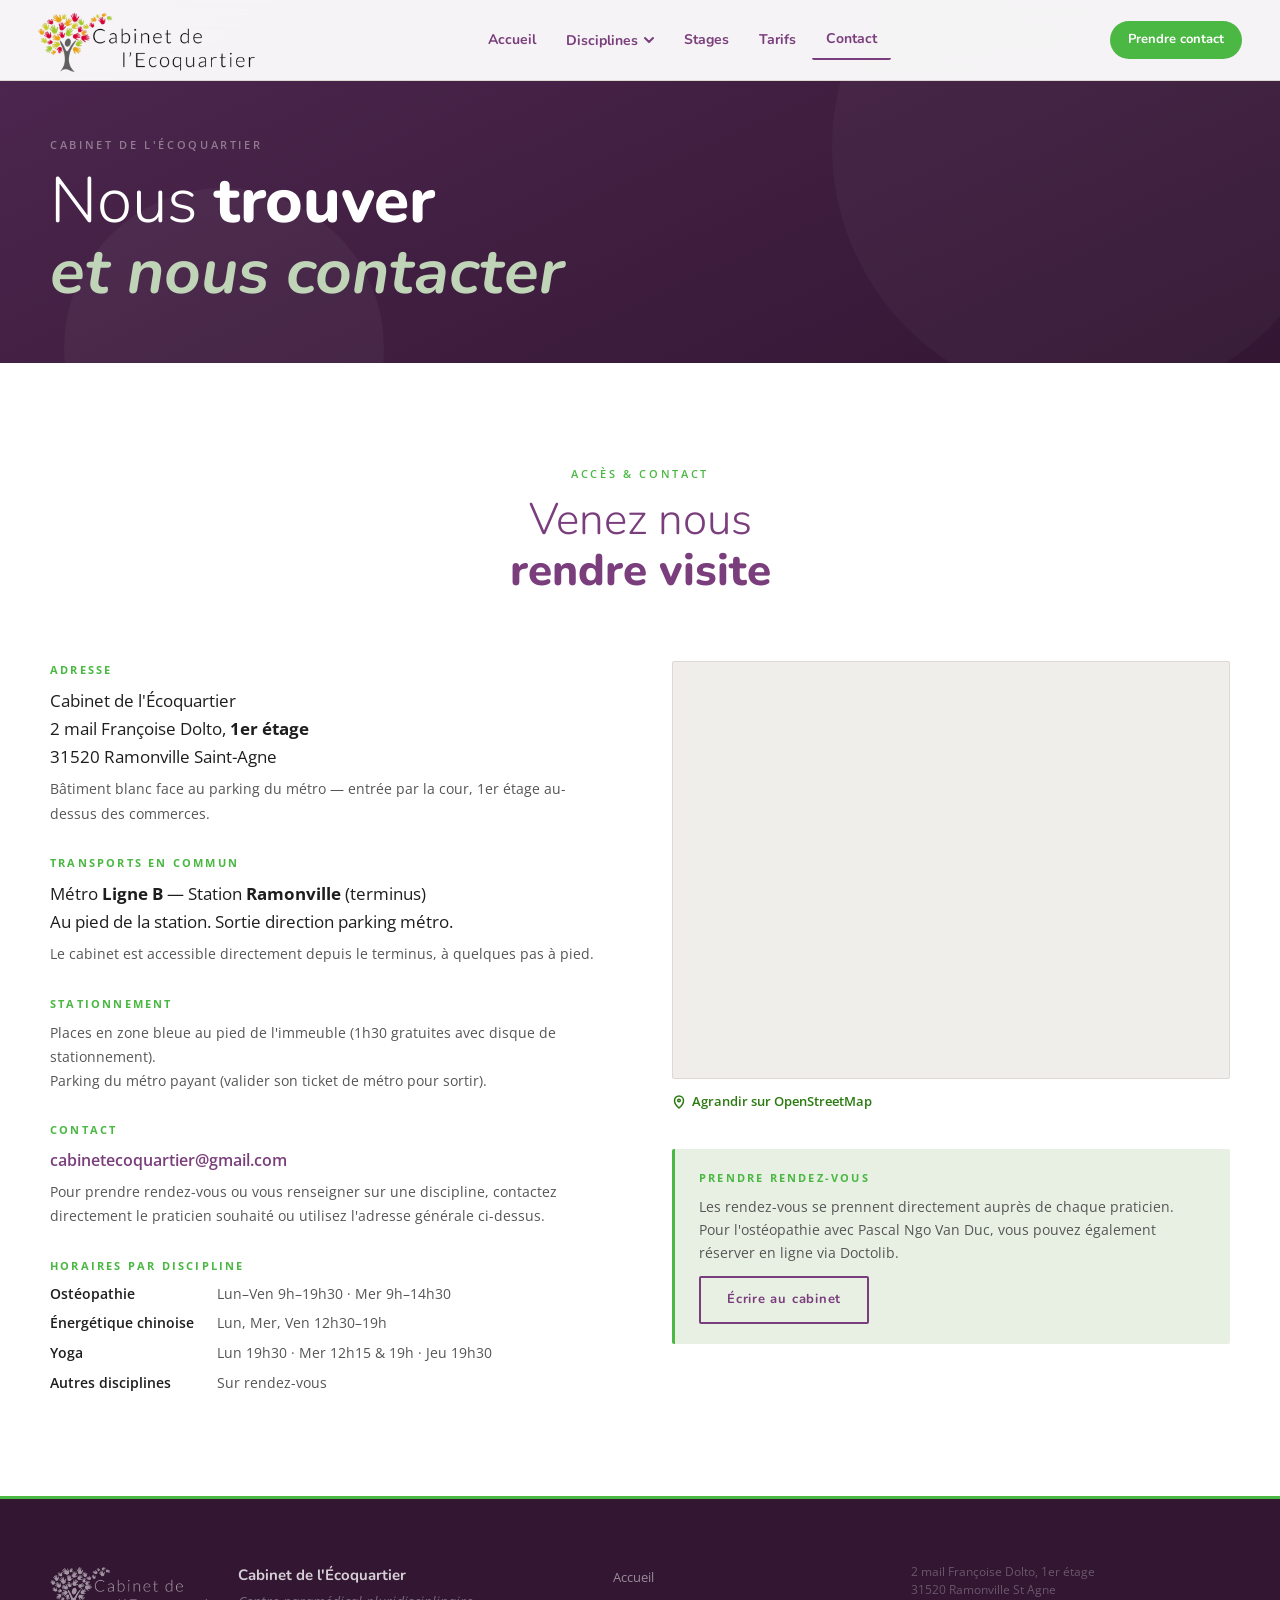
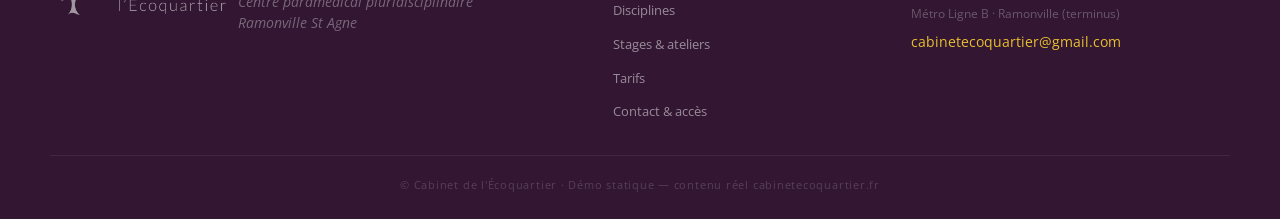
==== contact.html @ e550345e "Démo refonte site Cabinet de l'Ecoquartier Co-Authored-By: Claude Sonnet 5.5 <noreply@anthropic.com>" ====
<!DOCTYPE html>
<html lang="fr">
<head>
  <meta charset="UTF-8">
  <meta name="viewport" content="width=device-width, initial-scale=1.0">
  <title>Contact &amp; accès — Cabinet de l'Écoquartier</title>
  <meta name="description" content="2 mail Françoise Dolto, 1er étage, 31520 Ramonville St Agne. Au pied du terminus Métro Ligne B. cabinetecoquartier@gmail.com">
  <link rel="icon" type="image/svg+xml" href="images/favicon.svg">
  <link rel="preconnect" href="https://fonts.googleapis.com">
  <link rel="preconnect" href="https://fonts.gstatic.com" crossorigin>
  <link href="https://fonts.googleapis.com/css2?family=Nunito:ital,wght@0,300;0,400;0,600;0,700;0,800;1,300;1,700&family=Open+Sans:wght@400;500;600&display=swap" rel="stylesheet">
  <link rel="stylesheet" href="style.css">
</head>
<body data-page="contact">

  <!-- HEADER -->
  <header class="site-header" role="banner">
    <div class="header-inner">
      <a href="index.html" class="header-logo" aria-label="Cabinet de l'Écoquartier — accueil">
        <img src="images/logo.webp" alt="Cabinet de l'Écoquartier" class="logo-img" onerror="this.style.display='none';this.nextElementSibling.style.display='block'">
        <span class="logo-fallback" style="display:none">Cabinet de l'Écoquartier</span>
      </a>
      <nav class="header-nav" aria-label="Navigation principale">
        <ul class="nav-list" role="list">
          <li><a href="index.html" class="nav-link" data-nav="index">Accueil</a></li>
          <li class="nav-item-dropdown">
            <button class="nav-link nav-dropdown-btn" aria-haspopup="true" aria-expanded="false" data-nav="disciplines">
              Disciplines
              <svg class="dropdown-chevron" width="12" height="12" viewBox="0 0 12 12" fill="none" aria-hidden="true">
                <path d="M2 4l4 4 4-4" stroke="currentColor" stroke-width="2" stroke-linecap="round" stroke-linejoin="round"/>
              </svg>
            </button>
            <div class="nav-dropdown" role="menu" aria-label="Disciplines">
              <div class="nav-dropdown-header">Nos disciplines</div>
              <a href="disciplines.html"                  class="nav-dropdown-link nav-dropdown-link--first" role="menuitem">Toutes les disciplines</a>
              <a href="disciplines.html#osteopathie"      class="nav-dropdown-link" role="menuitem">Ostéopathie</a>
              <a href="disciplines.html#energetique"      class="nav-dropdown-link" role="menuitem">Énergétique chinoise</a>
              <a href="disciplines.html#mbsr"             class="nav-dropdown-link" role="menuitem">MBSR — Pleine conscience</a>
              <a href="disciplines.html#sophrologie"      class="nav-dropdown-link" role="menuitem">Sophrologie</a>
              <a href="disciplines.html#yoga"             class="nav-dropdown-link" role="menuitem">Yoga</a>
              <a href="disciplines.html#somatotherapie"   class="nav-dropdown-link" role="menuitem">Somatothérapie</a>
              <a href="disciplines.html#kinesiologie"     class="nav-dropdown-link" role="menuitem">Kinésiologie</a>
            </div>
          </li>
          <li><a href="stages.html"  class="nav-link" data-nav="stages">Stages</a></li>
          <li><a href="tarifs.html"  class="nav-link" data-nav="tarifs">Tarifs</a></li>
          <li><a href="contact.html" class="nav-link" data-nav="contact">Contact</a></li>
        </ul>
      </nav>
      <div class="nav-cta"><a href="contact.html" class="btn-nav-cta">Prendre contact</a></div>
      <button class="burger" aria-label="Ouvrir le menu" aria-expanded="false" aria-controls="overlay-menu">
        <span class="burger-bar"></span><span class="burger-bar"></span><span class="burger-bar"></span>
      </button>
    </div>
  </header>

  <!-- OVERLAY MOBILE -->
  <div class="overlay-menu" id="overlay-menu" role="dialog" aria-modal="true" aria-label="Menu principal">
    <nav class="overlay-nav" aria-label="Menu mobile">
      <ul class="overlay-list" role="list">
        <li class="overlay-item"><a href="index.html" class="overlay-link" data-nav="index">Accueil</a></li>
        <li class="overlay-item">
          <button class="overlay-link overlay-submenu-btn" aria-expanded="false" aria-controls="overlay-sub-disciplines">
            Disciplines
            <svg class="overlay-chevron" width="20" height="20" viewBox="0 0 20 20" fill="none" aria-hidden="true">
              <path d="M5 8l5 5 5-5" stroke="currentColor" stroke-width="2" stroke-linecap="round" stroke-linejoin="round"/>
            </svg>
          </button>
          <ul class="overlay-sub" id="overlay-sub-disciplines" hidden>
            <li><a href="disciplines.html"                class="overlay-sub-link">Toutes les disciplines</a></li>
            <li><a href="disciplines.html#osteopathie"    class="overlay-sub-link">Ostéopathie</a></li>
            <li><a href="disciplines.html#energetique"    class="overlay-sub-link">Énergétique chinoise</a></li>
            <li><a href="disciplines.html#mbsr"           class="overlay-sub-link">MBSR — Pleine conscience</a></li>
            <li><a href="disciplines.html#sophrologie"    class="overlay-sub-link">Sophrologie</a></li>
            <li><a href="disciplines.html#yoga"           class="overlay-sub-link">Yoga</a></li>
            <li><a href="disciplines.html#somatotherapie" class="overlay-sub-link">Somatothérapie</a></li>
            <li><a href="disciplines.html#kinesiologie"   class="overlay-sub-link">Kinésiologie</a></li>
          </ul>
        </li>
        <li class="overlay-item"><a href="stages.html"  class="overlay-link" data-nav="stages">Stages</a></li>
        <li class="overlay-item"><a href="tarifs.html"  class="overlay-link" data-nav="tarifs">Tarifs</a></li>
        <li class="overlay-item"><a href="contact.html" class="overlay-link" data-nav="contact">Contact</a></li>
      </ul>
    </nav>
    <footer class="overlay-footer">
      <a href="mailto:cabinetecoquartier@gmail.com" class="overlay-email">cabinetecoquartier@gmail.com</a>
      <span class="overlay-address">2 mail Françoise Dolto (1er étage) · Ramonville St Agne · Métro Ligne B</span>
    </footer>
  </div>

  <!-- PAGE HERO -->
  <section class="page-hero" aria-label="Contact et accès">
    <div class="container page-hero-inner">
      <span class="page-hero-label">Cabinet de l'Écoquartier</span>
      <h1 class="page-hero-title">Nous <strong>trouver</strong><br><em>et nous contacter</em></h1>
    </div>
  </section>

  <!-- CONTACT -->
  <section class="contact-section" aria-labelledby="contact-heading">
    <div class="container">
      <header class="section-header reveal">
        <span class="section-label">Accès &amp; contact</span>
        <h2 class="section-title" id="contact-heading">
          Venez nous<br><strong>rendre visite</strong>
        </h2>
      </header>

      <div class="contact-grid">

        <div class="contact-info">

          <div class="reveal">
            <span class="contact-block-title">Adresse</span>
            <address class="contact-address">
              Cabinet de l'Écoquartier<br>
              2 mail Françoise Dolto, <strong>1er étage</strong><br>
              31520 Ramonville Saint-Agne
            </address>
            <p class="contact-detail">Bâtiment blanc face au parking du métro — entrée par la cour, 1er étage au-dessus des commerces.</p>
          </div>

          <div class="reveal">
            <span class="contact-block-title">Transports en commun</span>
            <p class="contact-address">
              Métro <strong>Ligne B</strong> — Station <strong>Ramonville</strong> (terminus)<br>
              Au pied de la station. Sortie direction parking métro.
            </p>
            <p class="contact-detail">Le cabinet est accessible directement depuis le terminus, à quelques pas à pied.</p>
          </div>

          <div class="reveal">
            <span class="contact-block-title">Stationnement</span>
            <p class="contact-detail">
              Places en zone bleue au pied de l'immeuble (1h30 gratuites avec disque de stationnement).<br>
              Parking du métro payant (valider son ticket de métro pour sortir).
            </p>
          </div>

          <div class="reveal">
            <span class="contact-block-title">Contact</span>
            <a href="mailto:cabinetecoquartier@gmail.com" class="contact-link">cabinetecoquartier@gmail.com</a>
            <p class="contact-detail">Pour prendre rendez-vous ou vous renseigner sur une discipline, contactez directement le praticien souhaité ou utilisez l'adresse générale ci-dessus.</p>
          </div>

          <div class="reveal">
            <span class="contact-block-title">Horaires par discipline</span>
            <dl class="hours-list">
              <div class="hours-row">
                <dt>Ostéopathie</dt>
                <dd>Lun–Ven 9h–19h30 · Mer 9h–14h30</dd>
              </div>
              <div class="hours-row">
                <dt>Énergétique chinoise</dt>
                <dd>Lun, Mer, Ven 12h30–19h</dd>
              </div>
              <div class="hours-row">
                <dt>Yoga</dt>
                <dd>Lun 19h30 · Mer 12h15 &amp; 19h · Jeu 19h30</dd>
              </div>
              <div class="hours-row">
                <dt>Autres disciplines</dt>
                <dd>Sur rendez-vous</dd>
              </div>
            </dl>
          </div>

        </div>

        <div class="contact-map reveal">
          <div class="map-embed">
            <iframe
              src="https://www.openstreetmap.org/export/embed.html?bbox=1.4670%2C43.5505%2C1.4710%2C43.5530&layer=mapnik&marker=43.5518%2C1.4690"
              title="Cabinet de l'Écoquartier — 2 mail Françoise Dolto, Ramonville St Agne"
              loading="lazy"
              allowfullscreen
            ></iframe>
          </div>
          <a
            href="https://www.openstreetmap.org/?mlat=43.5518&mlon=1.4690#map=18/43.5518/1.4690"
            class="map-link"
            target="_blank"
            rel="noopener noreferrer"
          >
            <svg width="14" height="14" viewBox="0 0 14 14" fill="none" aria-hidden="true">
              <path d="M7 1a4.5 4.5 0 0 1 4.5 4.5C11.5 9.25 7 13 7 13S2.5 9.25 2.5 5.5A4.5 4.5 0 0 1 7 1Z" stroke="currentColor" stroke-width="1.5"/>
              <circle cx="7" cy="5.5" r="1.25" stroke="currentColor" stroke-width="1.5"/>
            </svg>
            Agrandir sur OpenStreetMap
          </a>

          <div style="margin-top:1.5rem;padding:1.25rem 1.5rem;background:var(--sage-bg);border-left:3px solid var(--green);border-radius:var(--radius)" class="reveal">
            <span class="contact-block-title" style="margin-bottom:.5rem">Prendre rendez-vous</span>
            <p style="font-size:.875rem;color:var(--txt-mid);line-height:1.65;margin-bottom:.75rem">
              Les rendez-vous se prennent directement auprès de chaque praticien. Pour l'ostéopathie avec Pascal Ngo Van Duc, vous pouvez également réserver en ligne via Doctolib.
            </p>
            <a href="mailto:cabinetecoquartier@gmail.com" class="btn-outline" style="font-size:13px">
              Écrire au cabinet
            </a>
          </div>
        </div>

      </div>
    </div>
  </section>

  <!-- FOOTER -->
  <footer class="site-footer" role="contentinfo">
    <div class="container">
      <div class="footer-inner">
        <div class="footer-brand">
          <div><img src="images/logo.webp" alt="" class="footer-logo" aria-hidden="true" loading="lazy"></div>
          <div>
            <p class="footer-site-name">Cabinet de l'Écoquartier</p>
            <p class="footer-tagline">Centre paramédical pluridisciplinaire<br>Ramonville St Agne</p>
          </div>
        </div>
        <nav class="footer-nav" aria-label="Navigation secondaire">
          <ul>
            <li><a href="index.html">Accueil</a></li>
            <li><a href="disciplines.html">Disciplines</a></li>
            <li><a href="stages.html">Stages &amp; ateliers</a></li>
            <li><a href="tarifs.html">Tarifs</a></li>
            <li><a href="contact.html">Contact &amp; accès</a></li>
          </ul>
        </nav>
        <address class="footer-contact">
          <p>2 mail Françoise Dolto, 1er étage<br>31520 Ramonville St Agne</p>
          <p>Métro Ligne B · Ramonville (terminus)</p>
          <a href="mailto:cabinetecoquartier@gmail.com">cabinetecoquartier@gmail.com</a>
        </address>
      </div>
      <p class="footer-legal">© Cabinet de l'Écoquartier · Démo statique — contenu réel cabinetecoquartier.fr</p>
    </div>
  </footer>

  <script src="script.js"></script>
</body>
</html>
---- style.css ----
/* ================================================
   CABINET DE L'ÉCOQUARTIER — Styles v3 final
   Palette : blanc / violet-prune / vert / jaune
   ================================================ */

/* ---- Tokens ---- */
:root {
  --plum:        #7a3e7c;
  --plum-dark:   #4e2750;
  --plum-deeper: #321632;
  --plum-pale:   #f4eef5;

  --green:       #4ab842;
  --green-dark:  #2a7a10;
  --green-mid:   #3a9a30;
  --green-pale:  #eef7ec;

  /* Sauge doux — sections claires */
  --sage-bg:     #e8f0e4;
  --sage-light:  #c0d4b8;
  --sage-dark:   #3a5c35;

  /* Carte hero translucide */
  --card-bg:     rgba(120, 190, 90, 0.82);

  --yellow:      #e8c030;
  --yellow-dk:   #c4a020;
  --yellow-txt:  #2a1a00;

  --teal:        #2597ba;

  --white:       #ffffff;
  --off-white:   #f7f6f3;
  --light-gray:  #f0eeea;
  --border:      #ddd9d2;

  --txt-dark:    #1e1e1e;
  --txt-mid:     #555;
  --txt-light:   #888;

  /* Angles quasi-droits */
  --radius:      2px;
  --radius-md:   4px;

  --container:   min(1180px, 100% - 2.5rem);
  --header-h:    80px;

  --t:   0.25s cubic-bezier(.4,0,.2,1);
  --t-m: 0.42s cubic-bezier(.4,0,.2,1);
}

/* ---- Reset ---- */
*, *::before, *::after { box-sizing: border-box; margin: 0; padding: 0; }
html { scroll-behavior: smooth; scroll-padding-top: calc(var(--header-h) + 52px); -webkit-text-size-adjust: 100%; }
body { font-family: 'Open Sans', system-ui, sans-serif; font-size: 16px; line-height: 1.65; color: var(--txt-dark); background: var(--white); -webkit-font-smoothing: antialiased; opacity: 0; }
body.is-loaded  { opacity: 1; transition: opacity .3s ease; }
body.is-exiting { opacity: 0; transition: opacity .22s ease; }
img  { max-width: 100%; height: auto; display: block; }
a    { color: inherit; text-decoration: none; }
ul, ol { list-style: none; }
button { cursor: pointer; font-family: inherit; background: none; border: none; }
address { font-style: normal; }
:focus-visible { outline: 2px solid var(--green); outline-offset: 3px; border-radius: var(--radius); }

/* ---- Shared typography ---- */
.section-label { display: block; font-size: 11px; font-weight: 600; letter-spacing: .24em; text-transform: uppercase; color: var(--green); margin-bottom: .75rem; }
.section-title { font-family: 'Nunito', sans-serif; font-size: clamp(1.75rem, 3.5vw, 2.75rem); font-weight: 300; line-height: 1.15; color: var(--plum); }
.section-title strong { font-weight: 800; }
.section-title em     { font-style: italic; font-weight: 700; }
.section-header { text-align: center; margin-bottom: clamp(2.5rem, 5vw, 4.5rem); }
.container { width: var(--container); margin-inline: auto; }

/* ---- Scroll reveal ---- */
@media (prefers-reduced-motion: no-preference) {
  .reveal { opacity: 0; transform: translateY(18px); transition: opacity .65s ease, transform .65s ease; }
  .reveal.revealed { opacity: 1; transform: translateY(0); }
}

/* ================================================
   HEADER — flottant, transparent → glass
   ================================================ */

.site-header {
  position: fixed;
  inset-block-start: 0; inset-inline: 0;
  z-index: 100;
  height: var(--header-h);
  /* Toujours glass/blanc : le logo coloré reste lisible partout */
  background: rgba(255,255,255,0.95);
  backdrop-filter: blur(14px);
  -webkit-backdrop-filter: blur(14px);
  box-shadow: 0 1px 0 var(--border);
  transition: box-shadow var(--t-m);
}

/* Légère ombre supplémentaire au scroll */
.site-header.scrolled {
  box-shadow: 0 2px 16px rgba(0,0,0,.08);
}

.header-inner {
  display: flex;
  align-items: center;
  justify-content: space-between;
  height: 100%;
  padding: 0 clamp(1rem, 3vw, 2.5rem);
  gap: 1rem;
}

/* Logo — toujours en couleurs sur fond blanc/glass */
.header-logo { display: flex; align-items: center; flex-shrink: 0; text-decoration: none; }
.logo-img { height: 64px; width: auto; max-width: 220px; }
.logo-fallback { font-family: 'Nunito', sans-serif; font-size: 1rem; font-weight: 800; line-height: 1.2; color: var(--plum); }

/* Nav desktop */
.header-nav { display: none; }
@media (min-width: 960px) { .header-nav { display: block; } }

.nav-list { display: flex; align-items: center; gap: .1rem; }

.nav-link {
  display: inline-flex; align-items: center; gap: .3rem;
  font-family: 'Nunito', sans-serif; font-size: 14px; font-weight: 700;
  padding: .45rem .875rem; border-radius: var(--radius);
  color: var(--plum); background: none; border: none; cursor: pointer;
  white-space: nowrap; transition: background var(--t), color var(--t);
}

.nav-link:hover { background: var(--plum-pale); color: var(--plum-dark); }

.nav-link.active { border-bottom: 2px solid var(--plum); }

/* CTA nav "Prendre contact" */
.nav-cta {
  display: none;
  align-items: center;
  gap: .75rem;
  flex-shrink: 0;
}
@media (min-width: 960px) { .nav-cta { display: flex; } }

.btn-nav-cta {
  padding: .5rem 1.125rem;
  background: var(--green);
  color: var(--white);
  font-family: 'Nunito', sans-serif; font-size: 13px; font-weight: 700;
  border-radius: 100px;   /* seul bouton-pilule dans le nav */
  border: none; cursor: pointer;
  transition: background var(--t), transform var(--t);
}
.btn-nav-cta:hover { background: var(--green-dark); transform: translateY(-1px); }

/* Chevron dropdown */
.dropdown-chevron { transition: transform var(--t); flex-shrink: 0; }
.nav-dropdown-btn[aria-expanded="true"] .dropdown-chevron { transform: rotate(180deg); }
.nav-dropdown-btn[aria-expanded="true"] { background: var(--plum); color: var(--white) !important; border-radius: var(--radius); }
.nav-dropdown-btn[aria-expanded="true"] .dropdown-chevron path { stroke: white; }

/* ================================================
   DROPDOWN
   ================================================ */

.nav-item-dropdown { position: relative; }

.nav-dropdown {
  position: absolute; top: calc(100% + 8px); left: 0; min-width: 230px;
  background: var(--white); border: 1px solid var(--border); border-top: 3px solid var(--green);
  border-radius: var(--radius); box-shadow: 0 8px 32px rgba(0,0,0,.12); z-index: 200; overflow: hidden;
  opacity: 0; pointer-events: none; transform: translateY(-6px);
  transition: opacity var(--t), transform var(--t);
}
.nav-dropdown.is-open { opacity: 1; pointer-events: all; transform: translateY(0); }
.nav-dropdown-header { background: var(--green); color: var(--white); font-family: 'Nunito',sans-serif; font-size: 12px; font-weight: 700; letter-spacing: .1em; text-transform: uppercase; padding: .6rem 1rem; }
.nav-dropdown-link { display: block; padding: .5rem 1rem .5rem 1.25rem; font-size: 14px; color: var(--plum); border-left: 3px solid transparent; transition: background var(--t), border-color var(--t); }
.nav-dropdown-link--first { background: var(--teal); color: var(--white); font-weight: 600; border-left-color: #1a7090; }
.nav-dropdown-link--first:hover { background: #1a7090; color: var(--white); }
.nav-dropdown-link:not(.nav-dropdown-link--first):hover { background: var(--green-pale); border-left-color: var(--green); color: var(--plum-dark); }

@media (prefers-reduced-motion: reduce) { .nav-dropdown { transition: none; } }

/* ================================================
   BURGER
   ================================================ */

.burger {
  display: flex; flex-direction: column; justify-content: center; gap: 5px;
  width: 44px; height: 44px; padding: 0; z-index: 200; position: relative; flex-shrink: 0;
  -webkit-tap-highlight-color: transparent;
}
@media (min-width: 960px) { .burger { display: none; } }

.burger-bar { display: block; width: 24px; height: 2px; border-radius: 1px; margin: 0 auto; transform-origin: center; background: var(--plum); transition: transform .4s cubic-bezier(.4,0,.2,1), opacity .3s ease; }
.burger[aria-expanded="true"] .burger-bar { background: var(--plum); }
.burger[aria-expanded="true"] .burger-bar:nth-child(1) { transform: translateY(7px) rotate(45deg); }
.burger[aria-expanded="true"] .burger-bar:nth-child(2) { opacity: 0; transform: scaleX(0); }
.burger[aria-expanded="true"] .burger-bar:nth-child(3) { transform: translateY(-7px) rotate(-45deg); }

/* ================================================
   OVERLAY MOBILE
   ================================================ */

.overlay-menu {
  position: fixed; inset: 0; z-index: 150; background: var(--white);
  display: flex; flex-direction: column; justify-content: center;
  padding: calc(var(--header-h) + 1.5rem) clamp(2rem,8vw,4rem) 3rem;
  border-top: 3px solid var(--green);
  opacity: 0; pointer-events: none; transform: translateX(100%);
  transition: opacity .4s cubic-bezier(.4,0,.2,1), transform .4s cubic-bezier(.4,0,.2,1);
}
.overlay-menu.is-open { opacity: 1; pointer-events: all; transform: translateX(0); }
.overlay-nav { flex: 1; display: flex; align-items: center; }
.overlay-list { width: 100%; }
.overlay-item { border-bottom: 1px solid var(--border); opacity: 0; transform: translateX(12px); transition: opacity .38s ease, transform .38s ease; }
.overlay-item:first-child { border-top: 1px solid var(--border); }
.overlay-item.is-visible { opacity: 1; transform: translateX(0); }
.overlay-link { display: flex; align-items: center; justify-content: space-between; width: 100%; text-align: left; padding: .9rem 0; font-family: 'Nunito',sans-serif; font-size: clamp(1.25rem,4vw,1.75rem); font-weight: 700; color: var(--plum); background: none; border: none; cursor: pointer; transition: color var(--t), padding-left var(--t); }
.overlay-link:hover { color: var(--plum-dark); padding-left: .5rem; }
.overlay-chevron { flex-shrink: 0; color: var(--green); transition: transform var(--t); }
.overlay-submenu-btn[aria-expanded="true"] .overlay-chevron { transform: rotate(180deg); }
.overlay-sub { padding: .25rem 0 .75rem 1.25rem; }
.overlay-sub[hidden] { display: none; }
.overlay-sub-link { display: block; padding: .45rem 0; font-size: 1rem; color: var(--txt-mid); border-left: 2px solid transparent; padding-left: .75rem; transition: color var(--t), border-color var(--t); }
.overlay-sub-link:hover { color: var(--green-dark); border-left-color: var(--green); }
.overlay-footer { padding-top: 1.5rem; border-top: 1px solid var(--border); display: flex; flex-direction: column; gap: .35rem; }
.overlay-email { font-size: 14px; font-weight: 600; color: var(--green-dark); transition: color var(--t); }
.overlay-email:hover { color: var(--plum); }
.overlay-address { font-size: 12px; color: var(--txt-light); }

@media (prefers-reduced-motion: reduce) {
  .overlay-menu, .overlay-item { transition: opacity .2s ease; transform: none !important; }
}

/* ================================================
   HERO — index.html
   Photo plein écran, titre gauche, info-card bas-droite
   ================================================ */

.hero {
  position: relative;
  min-height: 100dvh; min-height: 100vh;
  display: flex; align-items: flex-end;
  overflow: hidden;
}

.hero-photo {
  position: absolute; inset: 0;
  background-image: url('images/hero.jpg');
  background-size: cover; background-position: center 40%;
}

/* Voile sombre progressif — lisibilité titre */
.hero-photo::after {
  content: ''; position: absolute; inset: 0;
  background: linear-gradient(
    120deg,
    rgba(30,15,32,0.72) 0%,
    rgba(30,15,32,0.4)  45%,
    rgba(30,15,32,0.1)  100%
  );
}

.hero-content {
  position: relative; z-index: 1;
  width: 100%; padding: 0 0 clamp(4rem,8vw,7rem);
}

.hero-inner {
  width: var(--container); margin-inline: auto;
  display: grid;
  grid-template-columns: 1fr;
  gap: 2rem;
  padding-top: calc(var(--header-h) + 4rem);
}

@media (min-width: 768px) {
  .hero-inner { grid-template-columns: 1fr auto; align-items: flex-end; }
}

/* Texte gauche */
.hero-text { max-width: 620px; }

.hero-eyebrow {
  font-size: 11px; font-weight: 600; letter-spacing: .24em; text-transform: uppercase;
  color: var(--sage-light); margin-bottom: 1.25rem; display: block;
}

.hero-title {
  font-family: 'Nunito', sans-serif;
  font-size: clamp(2.25rem, 6vw, 4.5rem);
  font-weight: 800; line-height: 1.08; letter-spacing: -.01em;
  color: var(--white); margin-bottom: 1.25rem;
}

.hero-title em { font-style: italic; font-weight: 300; color: var(--sage-light); }

.hero-sub {
  font-size: clamp(.9375rem, 1.5vw, 1.0625rem);
  color: rgba(255,255,255,.72); line-height: 1.68;
  max-width: 480px; margin-bottom: 2.25rem;
}

.hero-actions { display: flex; align-items: center; gap: 1.5rem; flex-wrap: wrap; }

/* CTA pilule — seule exception aux angles droits */
.btn-hero {
  display: inline-flex; align-items: center; gap: .75rem;
  padding: .7rem .7rem .7rem 1.5rem;
  background: var(--green); color: var(--white);
  font-family: 'Nunito',sans-serif; font-size: .9375rem; font-weight: 700;
  border-radius: 100px;
  transition: background var(--t), transform var(--t);
}
.btn-hero:hover { background: var(--green-dark); transform: translateY(-1px); }

.btn-hero-circle {
  display: flex; align-items: center; justify-content: center;
  width: 32px; height: 32px; background: var(--white); border-radius: 50%; flex-shrink: 0;
}

.btn-hero-circle svg { color: var(--green); }

.hero-link-secondary {
  font-family: 'Nunito',sans-serif; font-size: .9375rem; font-weight: 600;
  color: rgba(255,255,255,.75);
  text-decoration: underline; text-decoration-color: transparent;
  transition: color var(--t), text-decoration-color var(--t);
}
.hero-link-secondary:hover { color: var(--white); text-decoration-color: rgba(255,255,255,.5); }

/* Info-card sombre bas-droite — verre dépoli prune foncé, texte blanc */
.hero-infocard {
  background: rgba(22, 8, 24, 0.82);
  backdrop-filter: blur(16px); -webkit-backdrop-filter: blur(16px);
  border-radius: var(--radius-md);
  padding: 1.25rem 1.5rem;
  max-width: 290px;
  align-self: flex-end;
  border-left: 3px solid var(--green);
  border-top: 1px solid rgba(255,255,255,.10);
}

@media (max-width: 767px) {
  .hero-infocard { max-width: 100%; }
}

.infocard-label {
  font-size: 10px; font-weight: 700; letter-spacing: .22em; text-transform: uppercase;
  color: rgba(255,255,255,.4); margin-bottom: .875rem; display: block;
}

.infocard-line {
  display: flex; align-items: flex-start; gap: .625rem;
  font-size: 13.5px; color: rgba(255,255,255,.92); font-weight: 500; line-height: 1.5;
  margin-bottom: .625rem;
}

.infocard-line:last-child { margin-bottom: 0; }

.infocard-line strong { font-weight: 700; color: var(--white); }

.infocard-icon {
  flex-shrink: 0; margin-top: .15rem;
  color: var(--green);
  width: 14px; height: 14px;
}

/* ================================================
   BANDEAU RÉASSURANCE
   ================================================ */

.reassurance {
  background: var(--sage-bg);
  border-bottom: 1px solid var(--sage-light);
}

.reassurance-inner {
  display: flex; align-items: center; justify-content: center; flex-wrap: wrap;
  width: var(--container); margin-inline: auto;
  padding: .875rem 0;
}

.reassurance-item {
  display: flex; align-items: center; gap: 1.5rem;
  font-family: 'Nunito',sans-serif; font-size: 13px; font-weight: 700;
  color: var(--sage-dark); letter-spacing: .04em;
  padding: 0 1.5rem;
}

.reassurance-dot { display: block; width: 4px; height: 4px; background: var(--green); border-radius: 50%; flex-shrink: 0; }
.reassurance-item:last-child .reassurance-dot { display: none; }

/* ================================================
   TILES DISCIPLINES — index.html
   ================================================ */

.discipline-tiles {
  padding: clamp(4rem,8vw,7rem) 0;
  background: var(--white);
}

.tiles-grid {
  display: grid; grid-template-columns: 1fr; gap: 1.5rem;
}
@media (min-width: 600px)  { .tiles-grid { grid-template-columns: repeat(2,1fr); } }
@media (min-width: 1000px) { .tiles-grid { grid-template-columns: repeat(4,1fr); } }

.tile {
  position: relative; aspect-ratio: 3/4;
  overflow: hidden; border-radius: var(--radius);
  display: block; text-decoration: none;
}

.tile-bg {
  position: absolute; inset: 0;
  background-size: cover; background-position: center;
  transition: transform .55s ease;
}
.tile:hover .tile-bg { transform: scale(1.05); }

.tile::after {
  content: ''; position: absolute; inset: 0;
  background: linear-gradient(0deg, rgba(0,0,0,.75) 0%, rgba(0,0,0,.12) 55%, transparent 100%);
}

.tile-content { position: absolute; inset: 0; z-index: 1; display: flex; flex-direction: column; justify-content: flex-end; padding: 1.5rem; }

.tile-num { font-family: 'Nunito',sans-serif; font-size: 1rem; font-weight: 800; color: rgba(255,255,255,.45); line-height: 1; margin-bottom: .4rem; }
.tile-name { font-family: 'Nunito',sans-serif; font-size: 1.1875rem; font-weight: 700; color: var(--white); line-height: 1.2; margin-bottom: .25rem; }
.tile-sub { font-size: 12px; color: rgba(255,255,255,.65); letter-spacing: .04em; }

.tile-link { text-align: center; margin-top: 2.5rem; }
.btn-outline { display: inline-flex; align-items: center; gap: .5rem; padding: .7rem 1.625rem; border: 2px solid var(--plum); color: var(--plum); font-family: 'Nunito',sans-serif; font-size: 13px; font-weight: 700; border-radius: var(--radius); letter-spacing: .06em; transition: background var(--t), color var(--t); }
.btn-outline:hover { background: var(--plum); color: var(--white); }

/* Fonds tiles (photo + couleur de repli) */
.tile--osteo    .tile-bg { background-color: #3a6040; background-image: url('images/tile-osteo.jpg'); }
.tile--mbsr     .tile-bg { background-color: #4a3a7a; background-image: url('images/tile-mbsr.webp'); }
.tile--yoga     .tile-bg { background-color: #3a7a5a; background-image: url('images/tile-yoga.jpg'); }
.tile--energie  .tile-bg { background-color: #2a5a7a; background-image: url('images/tile-energie.jpg'); }
.tile--sophro   .tile-bg { background: linear-gradient(160deg,#5a4a80,#3a2a60); }
.tile--somato   .tile-bg { background: linear-gradient(160deg,#6a3a5a,#4a2040); }
.tile--kinesio  .tile-bg { background: linear-gradient(160deg,#2a5a7a,#1a3a5a); }

/* ================================================
   SPLIT SECTION — Le Cabinet (index)
   ================================================ */

.split-section { padding: clamp(4rem,8vw,7rem) 0; background: var(--off-white); }

.split-grid { display: grid; grid-template-columns: 1fr; gap: 4rem; }
@media (min-width: 768px) { .split-grid { grid-template-columns: 1fr 1fr; align-items: center; gap: 5rem; } }

/* Bloc image avec rectangle décalé */
.split-visual { position: relative; }
.split-visual-rect { position: absolute; width: 75%; height: 88%; background: var(--sage-bg); border: 2px solid var(--sage-light); top: -1.25rem; left: -1.25rem; z-index: 0; border-radius: var(--radius); }
.split-visual-card { position: relative; z-index: 1; width: 100%; aspect-ratio: 4/3; background: linear-gradient(160deg, var(--plum-dark) 0%, var(--plum-deeper) 100%); border-radius: var(--radius); display: flex; align-items: center; justify-content: center; padding: 2.5rem; }
.split-visual-quote { font-family: 'Nunito',sans-serif; font-size: clamp(1rem,1.8vw,1.25rem); font-weight: 400; font-style: italic; color: rgba(255,255,255,.88); line-height: 1.65; text-align: center; }

.split-text .section-title { margin-bottom: 1.125rem; }
.split-desc { font-size: 1rem; color: var(--txt-mid); line-height: 1.78; margin-bottom: 1rem; }
.split-stats { display: flex; gap: 2.5rem; padding-top: 2rem; margin-top: 2rem; border-top: 1px solid var(--border); }
.stat-number { display: block; font-family: 'Nunito',sans-serif; font-size: 3rem; font-weight: 800; line-height: 1; color: var(--green); }
.stat-label   { display: block; font-size: 11px; font-weight: 600; letter-spacing: .16em; text-transform: uppercase; color: var(--plum); margin-top: .25rem; }

/* ================================================
   PAGE HERO — pages intérieures
   ================================================ */

.page-hero {
  background: linear-gradient(155deg, var(--plum-dark) 0%, var(--plum-deeper) 100%);
  padding: calc(var(--header-h) + 3.5rem) 0 3.5rem;
  position: relative; overflow: hidden;
}
.page-hero::before { content: ''; position: absolute; width: 40%; aspect-ratio: 1; right: -5%; top: -30%; background: rgba(255,255,255,.03); border-radius: 50%; }
.page-hero::after  { content: ''; position: absolute; width: 25%; aspect-ratio: 1; left:  5%; bottom:-40%; background: rgba(255,255,255,.04); border-radius: 50%; }
.page-hero-inner { position: relative; z-index: 1; }
.page-hero-label { display: block; font-size: 11px; font-weight: 600; letter-spacing: .24em; text-transform: uppercase; color: rgba(255,255,255,.4); margin-bottom: .75rem; }
.page-hero-title { font-family: 'Nunito',sans-serif; font-size: clamp(2.25rem,5vw,4rem); font-weight: 300; line-height: 1.1; color: var(--white); }
.page-hero-title strong { font-weight: 800; }
.page-hero-title em     { font-style: italic; font-weight: 700; color: var(--sage-light); }

/* ================================================
   SECTION "/01 /02 /03" — disciplines vue sombre
   ================================================ */

.disciplines-num-section { padding: clamp(4rem,8vw,7rem) 0; background: var(--plum-deeper); }
.disciplines-num-section .section-label { color: rgba(255,255,255,.4); }
.disciplines-num-section .section-title { color: var(--white); }

.num-cards-grid { display: grid; grid-template-columns: 1fr; gap: 1px; background: rgba(255,255,255,.08); border: 1px solid rgba(255,255,255,.08); }
@media (min-width: 600px) { .num-cards-grid { grid-template-columns: repeat(2,1fr); } }
@media (min-width: 900px) { .num-cards-grid { grid-template-columns: repeat(3,1fr); } }

.num-card { background: rgba(78,39,80,.8); padding: 2rem 1.75rem; transition: background var(--t); scroll-margin-top: calc(var(--header-h) + .5rem); }
.num-card:hover { background: rgba(100,55,105,.9); }
.num-card-counter { display: block; font-family: 'Nunito',sans-serif; font-size: 1.25rem; font-weight: 800; color: var(--sage-light); opacity: .65; margin-bottom: .75rem; }
.num-card-title { font-family: 'Nunito',sans-serif; font-size: 1.0625rem; font-weight: 700; color: var(--white); margin-bottom: .5rem; line-height: 1.2; }
.num-card-desc { font-size: .875rem; color: rgba(255,255,255,.58); line-height: 1.7; margin-bottom: .875rem; }
.num-card-practitioners { font-size: 12px; color: var(--sage-light); font-weight: 600; letter-spacing: .06em; }

/* ================================================
   DISCIPLINES PAGE — sous-nav + détail
   ================================================ */

.disciplines-subnav {
  position: sticky; top: var(--header-h); z-index: 90;
  background: var(--white); border-bottom: 2px solid var(--green);
  overflow-x: auto; -webkit-overflow-scrolling: touch; scrollbar-width: none;
}
.disciplines-subnav::-webkit-scrollbar { display: none; }
.subnav-inner { display: flex; gap: 0; width: max-content; padding: 0 clamp(1rem,3vw,2.5rem); }
.subnav-link { display: block; padding: .75rem 1rem; font-family: 'Nunito',sans-serif; font-size: 13px; font-weight: 700; color: var(--plum); white-space: nowrap; border-bottom: 2px solid transparent; margin-bottom: -2px; transition: color var(--t), border-color var(--t); }
.subnav-link:hover { color: var(--green-dark); border-bottom-color: var(--green); }

/* Sections discipline détaillées */
.discipline-sections { padding: 0; }

.discipline-detail { border-top: 1px solid var(--border); scroll-margin-top: calc(var(--header-h) + 50px); }
.discipline-detail:first-child { border-top: none; }

.discipline-detail-inner {
  width: var(--container); margin-inline: auto;
  display: grid; grid-template-columns: 1fr; gap: 2rem;
  padding: clamp(2.5rem,5vw,4.5rem) 0;
}
@media (min-width: 768px) { .discipline-detail-inner { grid-template-columns: 160px 1fr; gap: 3.5rem; } }

.discipline-aside { display: flex; flex-direction: column; gap: .5rem; padding-top: .25rem; }
.discipline-aside-num { font-family: 'Nunito',sans-serif; font-size: 3rem; font-weight: 800; line-height: 1; color: var(--green); opacity: .3; }
.discipline-aside-lbl { font-size: 10px; font-weight: 700; letter-spacing: .2em; text-transform: uppercase; color: var(--txt-light); }

.discipline-name { font-family: 'Nunito',sans-serif; font-size: clamp(1.375rem,2.5vw,1.875rem); font-weight: 800; color: var(--plum); margin-bottom: .75rem; line-height: 1.15; }
.discipline-desc { font-size: 1rem; color: var(--txt-mid); line-height: 1.78; margin-bottom: 1.5rem; }

.discipline-meta { display: flex; flex-wrap: wrap; gap: 1.5rem; }
.meta-item { display: flex; flex-direction: column; gap: .2rem; }
.meta-label { font-size: 10px; font-weight: 700; letter-spacing: .18em; text-transform: uppercase; color: var(--txt-light); }
.meta-value { font-size: .9375rem; color: var(--txt-dark); font-weight: 500; }
.meta-value--accent { color: var(--green-dark); font-weight: 700; }

/* ================================================
   STAGES
   ================================================ */

.stages-section { padding: clamp(4rem,8vw,7rem) 0; background: var(--white); }
.stages-list { max-width: 840px; margin-inline: auto; }

.stage-item { display: grid; grid-template-columns: 72px 1fr; gap: 2rem; padding: 2rem 0; border-bottom: 1px solid var(--border); align-items: start; }
.stage-item:first-child { border-top: 1px solid var(--border); }
@media (max-width: 540px) { .stage-item { grid-template-columns: 58px 1fr; gap: 1.25rem; } }

.stage-date { display: flex; flex-direction: column; align-items: center; padding: .5rem 0; border-right: 2px solid var(--green); }
.stage-day   { font-family: 'Nunito',sans-serif; font-size: 1.375rem; font-weight: 800; line-height: 1; color: var(--plum); }
.stage-month { font-size: 10px; font-weight: 700; letter-spacing: .14em; text-transform: uppercase; color: var(--green-dark); margin-top: .2rem; }

.stage-name { font-family: 'Nunito',sans-serif; font-size: 1.0625rem; font-weight: 700; color: var(--plum); margin-bottom: .375rem; line-height: 1.2; }
.stage-desc { font-size: .9rem; color: var(--txt-mid); line-height: 1.68; margin-bottom: .75rem; }
.stage-meta { display: flex; flex-wrap: wrap; gap: .375rem 1.25rem; margin-bottom: .5rem; }
.stage-meta span { font-size: 13px; color: var(--txt-mid); }
.stage-price { font-weight: 700; color: var(--green-dark) !important; background: var(--green-pale); padding: .1rem .5rem; border-radius: var(--radius); }
.stage-booking { font-size: 12.5px; color: var(--txt-light); }
.stage-booking a { color: var(--green-dark); text-decoration: underline; text-decoration-color: transparent; transition: text-decoration-color var(--t); }
.stage-booking a:hover { text-decoration-color: var(--green-dark); }

/* ================================================
   TARIFS
   ================================================ */

.tarifs-section { padding: clamp(4rem,8vw,7rem) 0; background: var(--plum-deeper); }
.tarifs-section .section-label { color: rgba(255,255,255,.4); }
.tarifs-section .section-title { color: var(--white); }

.tarifs-grid { display: grid; grid-template-columns: 1fr; gap: 1px; background: rgba(255,255,255,.08); border: 1px solid rgba(255,255,255,.08); }
@media (min-width: 600px) { .tarifs-grid { grid-template-columns: repeat(2,1fr); } }
@media (min-width: 900px) { .tarifs-grid { grid-template-columns: repeat(3,1fr); } }

.tarif-block { background: rgba(78,39,80,.85); padding: 2rem 1.75rem; transition: background var(--t); }
.tarif-block:hover { background: rgba(100,55,105,.95); }
.tarif-discipline { font-family: 'Nunito',sans-serif; font-size: 1.0625rem; font-weight: 700; color: var(--yellow); margin-bottom: 1rem; padding-bottom: .75rem; border-bottom: 1px solid rgba(255,255,255,.1); }
.tarif-table { width: 100%; border-collapse: collapse; }
.tarif-table td { padding: .45rem 0; font-size: .9rem; color: rgba(255,255,255,.65); border-bottom: 1px solid rgba(255,255,255,.05); vertical-align: top; line-height: 1.5; }
.tarif-table tr:last-child td { border-bottom: none; }
.tarif-price { text-align: right; padding-left: 1rem; font-weight: 700; color: var(--white) !important; white-space: nowrap; }
.tarif-block--note { background: rgba(50,22,52,.6) !important; }
.tarif-block--note:hover { background: rgba(60,28,62,.75) !important; }
.tarif-note { font-size: .875rem; color: rgba(255,255,255,.46); line-height: 1.7; margin-bottom: .75rem; }
.tarif-note:last-child { margin-bottom: 0; }
.tarif-note strong { color: rgba(255,255,255,.72); }

.tarif-footer { margin-top: clamp(2rem,4vw,3rem); padding: 1.5rem 2rem; background: rgba(255,255,255,.04); border: 1px solid rgba(255,255,255,.08); border-left: 3px solid var(--sage-light); max-width: 560px; margin-inline: auto; border-radius: var(--radius); }
.tarif-footer p { font-size: .875rem; color: rgba(255,255,255,.5); line-height: 1.7; }
.tarif-footer p + p { margin-top: .5rem; }
.tarif-footer strong { color: rgba(255,255,255,.75); }

/* ================================================
   CONTACT
   ================================================ */

.contact-section { padding: clamp(4rem,8vw,7rem) 0; background: var(--white); }
.contact-grid { display: grid; grid-template-columns: 1fr; gap: 3.5rem; }
@media (min-width: 768px) { .contact-grid { grid-template-columns: 1fr 1fr; align-items: start; gap: 4rem; } }

.contact-info { display: flex; flex-direction: column; gap: 1.75rem; }
.contact-block-title { display: block; font-size: 11px; font-weight: 700; letter-spacing: .2em; text-transform: uppercase; color: var(--green); margin-bottom: .5rem; }
.contact-address { font-size: 1.0625rem; line-height: 1.65; color: var(--txt-dark); }
.contact-detail { font-size: .9rem; color: var(--txt-mid); line-height: 1.68; margin-top: .4rem; }
.contact-link { font-size: 1rem; font-weight: 600; color: var(--plum); text-decoration: underline; text-decoration-color: transparent; transition: text-decoration-color var(--t), color var(--t); }
.contact-link:hover { text-decoration-color: var(--plum); color: var(--plum-dark); }

.hours-list { display: flex; flex-direction: column; gap: .5rem; margin-top: .25rem; }
.hours-row { display: grid; grid-template-columns: 155px 1fr; gap: .75rem; font-size: .875rem; line-height: 1.55; }
@media (max-width: 480px) { .hours-row { grid-template-columns: 1fr; gap: .1rem; margin-bottom: .375rem; } }
.hours-row dt { font-weight: 600; color: var(--txt-dark); }
.hours-row dd { color: var(--txt-mid); }

.contact-map { display: flex; flex-direction: column; gap: .75rem; }
.map-embed { width: 100%; aspect-ratio: 4/3; background: var(--light-gray); border-radius: var(--radius); overflow: hidden; border: 1px solid var(--border); }
.map-embed iframe { width: 100%; height: 100%; display: block; border: none; }
.map-link { display: inline-flex; align-items: center; gap: .375rem; font-size: 13px; font-weight: 600; color: var(--green-dark); text-decoration: underline; text-decoration-color: transparent; transition: text-decoration-color var(--t); align-self: flex-start; }
.map-link:hover { text-decoration-color: var(--green-dark); }

/* ================================================
   FOOTER
   ================================================ */

.site-footer { background: var(--plum-deeper); padding: clamp(2.5rem,5vw,4rem) 0 1.5rem; border-top: 3px solid var(--green); }
.footer-inner { display: grid; grid-template-columns: 1fr; gap: 2rem; padding-bottom: 2rem; border-bottom: 1px solid rgba(255,255,255,.07); margin-bottom: 1.25rem; }
@media (min-width: 600px) { .footer-inner { grid-template-columns: repeat(2,1fr); } }
@media (min-width: 900px) { .footer-inner { grid-template-columns: 2fr 1fr 1.2fr; } }

.footer-brand { display: flex; align-items: flex-start; gap: .75rem; }
.footer-logo { height: 52px; width: auto; max-width: 180px; opacity: .55; filter: brightness(0) invert(1); }
.footer-site-name { font-family: 'Nunito',sans-serif; font-size: .9375rem; font-weight: 700; color: rgba(255,255,255,.8); margin-bottom: .2rem; }
.footer-tagline { font-size: .875rem; font-style: italic; color: rgba(255,255,255,.35); line-height: 1.5; }
.footer-nav ul { display: flex; flex-direction: column; gap: .45rem; }
.footer-nav a { font-size: 13px; color: rgba(255,255,255,.5); transition: color var(--t); }
.footer-nav a:hover { color: var(--white); }
.footer-contact { display: flex; flex-direction: column; gap: .4rem; }
.footer-contact a { font-size: 14px; color: var(--yellow); transition: color var(--t); }
.footer-contact a:hover { color: var(--white); }
.footer-contact p { font-size: 12px; color: rgba(255,255,255,.28); line-height: 1.5; }
.footer-legal { font-size: 11px; letter-spacing: .07em; color: rgba(255,255,255,.18); text-align: center; }
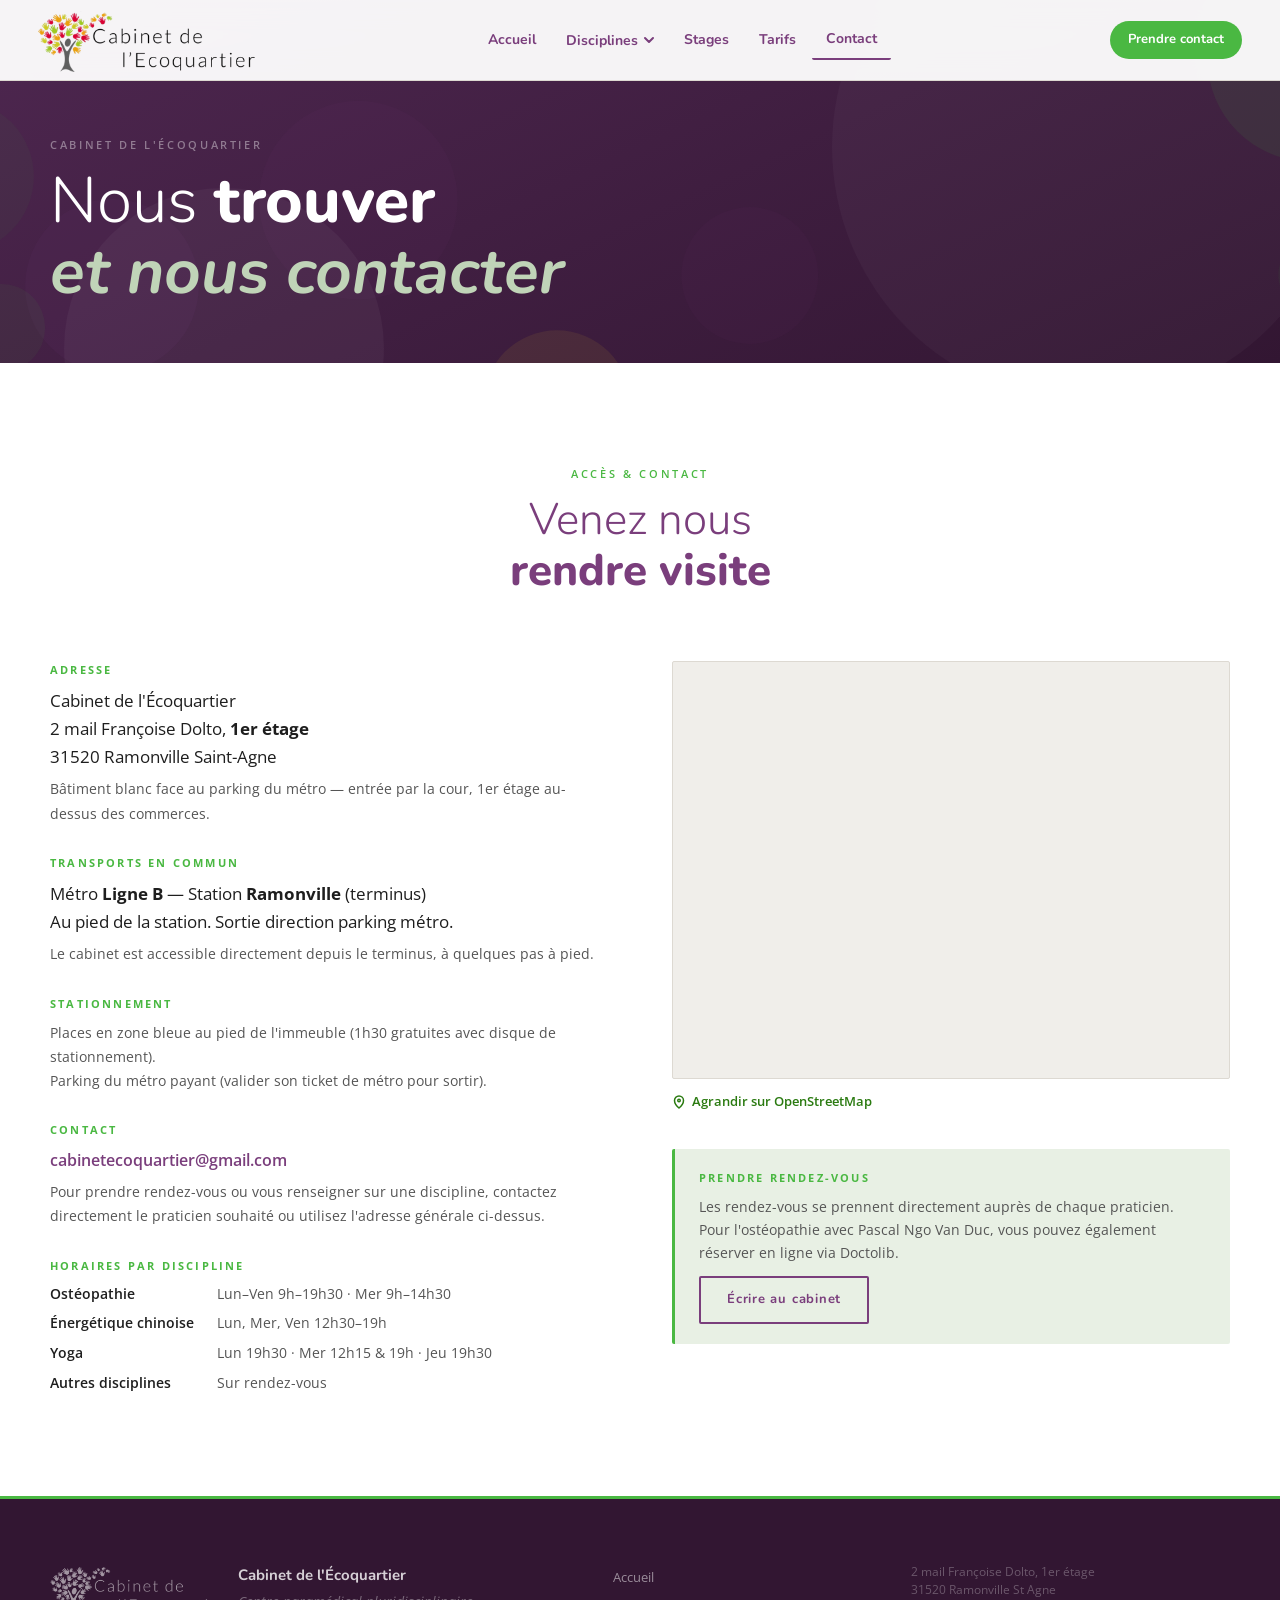
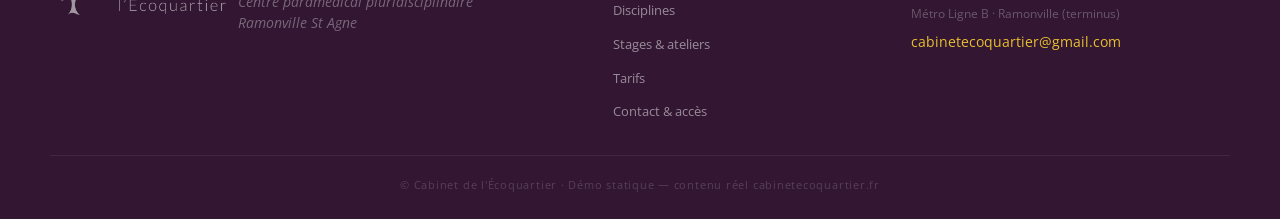
==== commit 29100116: "Photos des praticiens et animations thématiques Co-Authored-By: Claude Sonnet 5.5 <noreply@anthropic" ====
--- a/contact.html
+++ b/contact.html
@@ -235,5 +235,6 @@
   </footer>
 
   <script src="script.js"></script>
+  <script src="animations.js"></script>
 </body>
 </html>
--- a/style.css
+++ b/style.css
@@ -538,6 +538,41 @@
 .meta-value { font-size: .9375rem; color: var(--txt-dark); font-weight: 500; }
 .meta-value--accent { color: var(--green-dark); font-weight: 700; }
 
+/* Portrait praticien dans discipline-detail */
+.discipline-body { display: flex; gap: 2.5rem; align-items: flex-start; flex-wrap: wrap; }
+.discipline-text { flex: 1; min-width: 0; }
+
+.practitioner-portrait { flex-shrink: 0; width: 150px; }
+@media (max-width: 600px) { .practitioner-portrait { width: 120px; } }
+
+.portrait-wrap { position: relative; }
+/* Rectangle décalé derrière le portrait */
+.portrait-offset {
+  position: absolute; inset: 0;
+  transform: translate(-8px, -8px);
+  background: var(--sage-bg); border: 1.5px solid var(--sage-light);
+  border-radius: var(--radius); z-index: 0;
+}
+.portrait-img {
+  position: relative; z-index: 1;
+  width: 100%; aspect-ratio: 3/4; object-fit: cover; object-position: center top;
+  border-radius: var(--radius); display: block;
+}
+/* Placeholder initiales */
+.portrait-placeholder {
+  position: relative; z-index: 1;
+  width: 100%; aspect-ratio: 3/4;
+  background: linear-gradient(160deg, var(--plum-dark), var(--plum-deeper));
+  border-radius: var(--radius); display: flex; align-items: center; justify-content: center;
+  font-family: 'Nunito',sans-serif; font-size: 2rem; font-weight: 800;
+  color: rgba(255,255,255,.35); letter-spacing: .04em; user-select: none;
+}
+.portrait-caption {
+  margin-top: .625rem; font-size: 11px; font-weight: 700; letter-spacing: .12em;
+  text-transform: uppercase; color: var(--txt-light); text-align: center;
+  position: relative; z-index: 1;
+}
+
 /* ================================================
    STAGES
    ================================================ */
